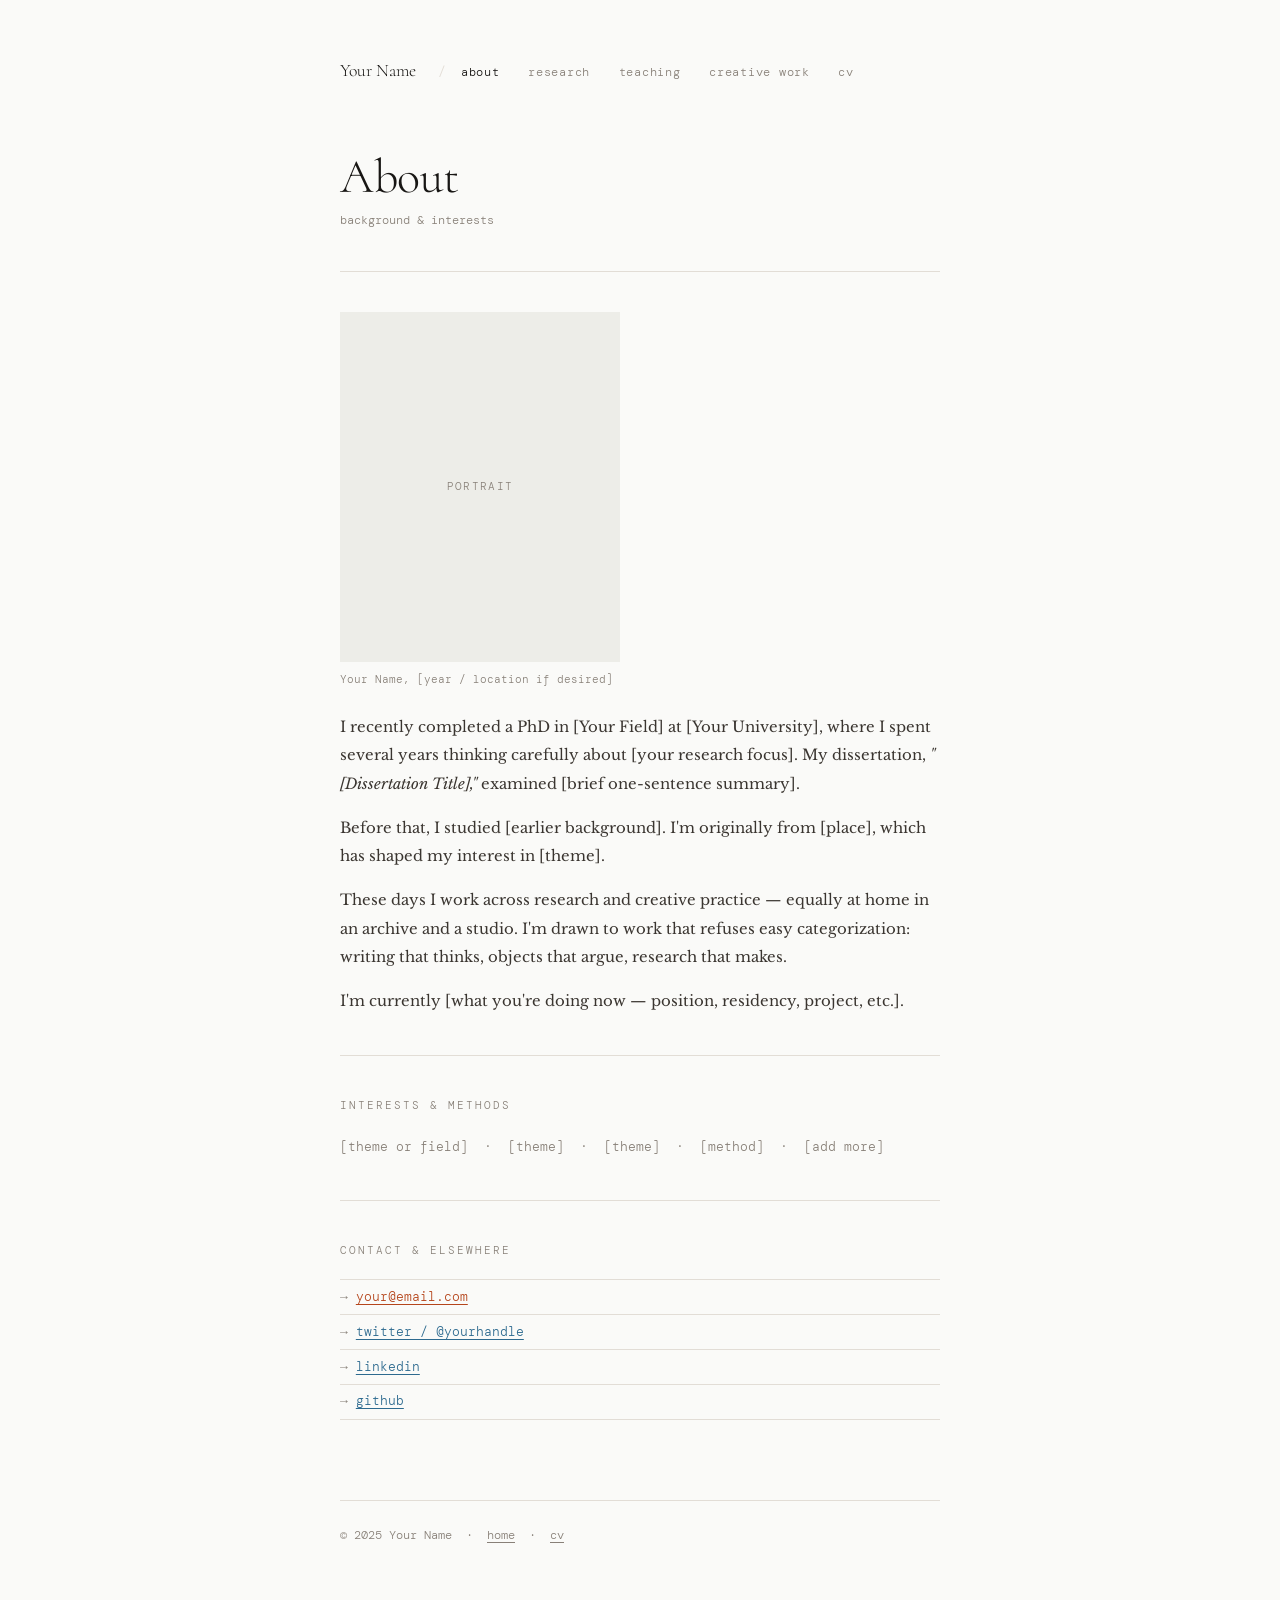
==== about.html @ 731bed11 "Add files via upload" ====
<!DOCTYPE html>
<html lang="en">
<head>
  <meta charset="UTF-8"/>
  <meta name="viewport" content="width=device-width, initial-scale=1.0"/>
  <title>About — Your Name</title>
  <link rel="preconnect" href="https://fonts.googleapis.com">
  <link rel="preconnect" href="https://fonts.gstatic.com" crossorigin>
  <link href="https://fonts.googleapis.com/css2?family=Cormorant:ital,wght@0,300;0,400;1,300;1,400&family=Libre+Baskerville:ital@0;1&family=DM+Mono:ital,wght@0,300;0,400;1,300&display=swap" rel="stylesheet">
  <link rel="stylesheet" href="style.css">
</head>
<body>

  <nav class="site-nav">
    <a href="index.html" class="home">Your Name</a>
    <span class="sep">&nbsp;/</span>
    <ul class="links">
      <li><a href="about.html" class="active">about</a></li>
      <li><a href="research.html">research</a></li>
      <li><a href="teaching.html">teaching</a></li>
      <li><a href="creative.html">creative work</a></li>
      <li><a href="cv.html">cv</a></li>
    </ul>
  </nav>

  <h1 class="page-title">About</h1>
  <p class="page-sub">background &amp; interests</p>

  <hr>

  <!-- PORTRAIT -->
  <div class="img-block" style="aspect-ratio: 4/5; max-width: 280px; margin-bottom: 0.5rem;">
    <!-- Replace with: <img src="images/portrait.jpg" alt="Your Name"> -->
    <span>portrait</span>
  </div>
  <p class="img-caption">Your Name, [year / location if desired]</p>

  <!-- BIO -->
  <div class="prose" style="margin-bottom: 2rem;">
    <p>
      I recently completed a PhD in [Your Field] at [Your University], where I spent several years thinking carefully about [your research focus]. My dissertation, <em>"[Dissertation Title],"</em> examined [brief one-sentence summary].
    </p>
    <p>
      Before that, I studied [earlier background]. I'm originally from [place], which has shaped my interest in [theme].
    </p>
    <p>
      These days I work across research and creative practice — equally at home in an archive and a studio. I'm drawn to work that refuses easy categorization: writing that thinks, objects that argue, research that makes.
    </p>
    <p>
      I'm currently [what you're doing now — position, residency, project, etc.].
    </p>
  </div>

  <hr>

  <section style="margin-bottom: 2rem;">
    <p class="s-label">interests &amp; methods</p>
    <p style="font-size: 13px; color: var(--mid); line-height: 1.9;">
      [theme or field] &nbsp;·&nbsp; [theme] &nbsp;·&nbsp; [theme] &nbsp;·&nbsp; [method] &nbsp;·&nbsp; [add more]
    </p>
  </section>

  <hr>

  <section>
    <p class="s-label">contact &amp; elsewhere</p>
    <ul class="contact-list">
      <li><a href="mailto:your@email.com">your@email.com</a></li>
      <li><a href="https://twitter.com/yourhandle" class="ext" target="_blank">twitter / @yourhandle</a></li>
      <li><a href="https://linkedin.com/in/yourprofile" class="ext" target="_blank">linkedin</a></li>
      <li><a href="https://github.com/yourusername" class="ext" target="_blank">github</a></li>
    </ul>
  </section>

  <footer class="site-footer">
    <p>© 2025 Your Name &nbsp;·&nbsp; <a href="index.html">home</a> &nbsp;·&nbsp; <a href="cv.html">cv</a></p>
  </footer>

</body>
</html>
---- style.css ----
/* ── RESET ── */
*, *::before, *::after { box-sizing: border-box; margin: 0; padding: 0; }

/* ── TOKENS ── */
:root {
  --bg:       #FAFAF8;
  --ink:      #181614;
  --mid:      #888078;
  --rule:     #E2DDD6;
  --accent:   #B5451B;   /* rust — internal links */
  --ext:      #2D6A8F;   /* slate — external links */
  --visited:  #7A3A6E;   /* plum — visited */
  --max:      680px;
}

html { scroll-behavior: smooth; }

body {
  background: var(--bg);
  color: var(--ink);
  font-family: 'DM Mono', monospace;
  font-weight: 300;
  font-size: 14px;
  line-height: 1.75;
  padding: 3.5rem 2.5rem 7rem;
  max-width: var(--max);
  margin: 0 auto;
}

/* ── LINKS ── */
a             { color: var(--accent); text-decoration: underline; text-underline-offset: 3px; }
a:visited     { color: var(--visited); }
a:hover       { text-decoration: none; }
a.ext         { color: var(--ext); }
a.ext:visited { color: var(--visited); }

/* ── SITE NAV ── */
.site-nav {
  display: flex;
  align-items: baseline;
  flex-wrap: wrap;
  gap: 0 0.3rem;
  margin-bottom: 4rem;
  font-size: 13px;
}

.site-nav .home {
  font-family: 'Cormorant', serif;
  font-weight: 300;
  font-size: 1.1rem;
  color: var(--ink);
  text-decoration: none;
  margin-right: 0.6rem;
}
.site-nav .home:hover { text-decoration: underline; }

.site-nav .sep   { color: var(--rule); }
.site-nav .links { display: flex; gap: 0 1.8rem; list-style: none; margin-left: 0.6rem; flex-wrap: wrap; }
.site-nav .links a { color: var(--mid); text-decoration: none; font-size: 12px; letter-spacing: 0.06em; }
.site-nav .links a:hover { color: var(--ink); }
.site-nav .links a.active { color: var(--ink); }

/* ── HR ── */
hr { border: none; border-top: 1px solid var(--rule); margin: 2.5rem 0; }

/* ── SECTION LABEL ── */
.s-label {
  font-size: 11px;
  letter-spacing: 0.18em;
  text-transform: uppercase;
  color: var(--mid);
  margin-bottom: 1.2rem;
}

/* ── PAGE TITLE ── */
.page-title {
  font-family: 'Cormorant', serif;
  font-weight: 300;
  font-size: clamp(2rem, 5vw, 3rem);
  line-height: 1.1;
  letter-spacing: -0.01em;
  margin-bottom: 0.4rem;
}
.page-title em { font-style: italic; }

.page-sub {
  font-size: 12px;
  color: var(--mid);
  margin-bottom: 2.5rem;
}

/* ── PROSE ── */
.prose p {
  font-family: 'Libre Baskerville', serif;
  font-size: 0.93rem;
  line-height: 1.9;
  color: #3A3530;
  margin-bottom: 1rem;
}
.prose p:last-child { margin-bottom: 0; }
.prose em { font-style: italic; }

/* ── ENTRY LIST ── */
.entry-list { list-style: none; }

.entry {
  display: grid;
  grid-template-columns: 3.8rem 1fr;
  gap: 0 1.4rem;
  padding: 0.9rem 0;
  border-bottom: 1px solid var(--rule);
  font-size: 13px;
  align-items: baseline;
}
.entry:first-child { border-top: 1px solid var(--rule); }

.e-year { color: var(--mid); font-size: 12px; padding-top: 0.15rem; }
.e-title {
  font-family: 'Cormorant', serif;
  font-weight: 300;
  font-size: 1.15rem;
  line-height: 1.3;
  letter-spacing: -0.01em;
  margin-bottom: 0.15rem;
}
.e-title em { font-style: italic; }
.e-sub  { font-size: 12px; color: var(--mid); line-height: 1.55; }
.e-tag  { font-size: 11px; color: var(--mid); font-style: italic; }

/* ── IMAGE BLOCK ── */
.img-block {
  width: 100%;
  background: #EDEDE8;
  display: flex;
  align-items: center;
  justify-content: center;
  overflow: hidden;
}
.img-block img   { width: 100%; height: 100%; object-fit: cover; display: block; }
.img-block span  { font-size: 11px; letter-spacing: 0.12em; text-transform: uppercase; color: var(--mid); }

.img-caption {
  font-size: 11px;
  color: var(--mid);
  margin-top: 0.5rem;
  margin-bottom: 1.5rem;
}

/* ── ARROW LINK ── */
.arrow { font-size: 13px; }
.arrow::before { content: '→ '; color: var(--mid); }

/* ── CONTACT LIST ── */
.contact-list { list-style: none; font-size: 13px; }
.contact-list li { padding: 0.35rem 0; border-bottom: 1px solid var(--rule); }
.contact-list li:first-child { border-top: 1px solid var(--rule); }
.contact-list li::before { content: '→ '; color: var(--mid); }

/* ── FOOTER ── */
.site-footer {
  margin-top: 5rem;
  font-size: 12px;
  color: var(--mid);
  border-top: 1px solid var(--rule);
  padding-top: 1.5rem;
}
.site-footer a { color: var(--mid); }

/* ── RESPONSIVE ── */
@media (max-width: 600px) {
  body { padding: 2rem 1.4rem 5rem; }
  .site-nav { margin-bottom: 2.5rem; }
}
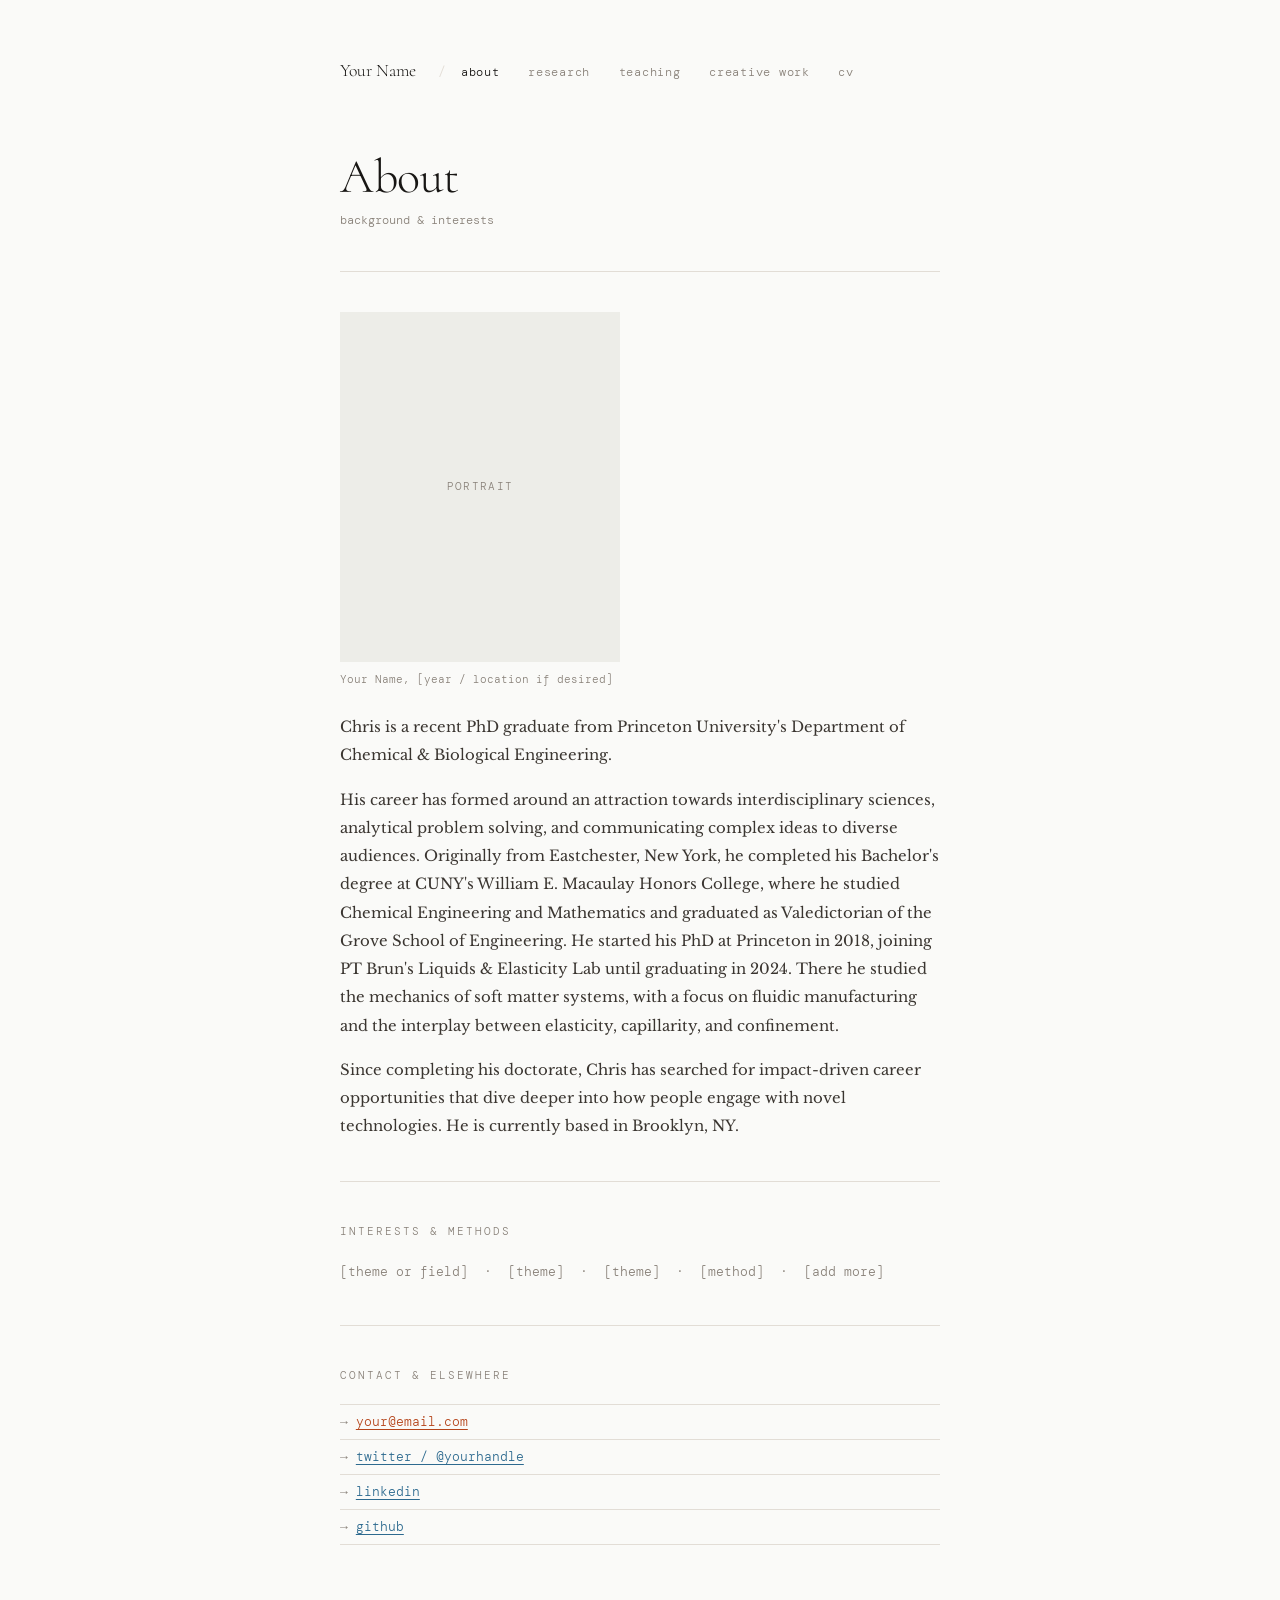
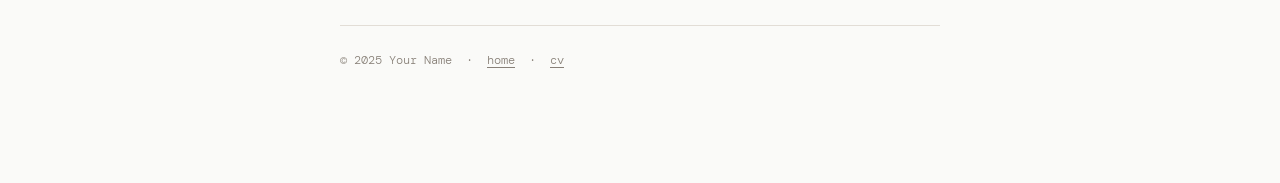
==== commit c55698bd: "Update about.html" ====
--- a/about.html
+++ b/about.html
@@ -38,16 +38,13 @@
   <!-- BIO -->
   <div class="prose" style="margin-bottom: 2rem;">
     <p>
-      I recently completed a PhD in [Your Field] at [Your University], where I spent several years thinking carefully about [your research focus]. My dissertation, <em>"[Dissertation Title],"</em> examined [brief one-sentence summary].
+      Chris is a recent PhD graduate from Princeton University's Department of Chemical & Biological Engineering. 
     </p>
     <p>
-      Before that, I studied [earlier background]. I'm originally from [place], which has shaped my interest in [theme].
+      His career has formed around an attraction towards interdisciplinary sciences, analytical problem solving, and communicating complex ideas to diverse audiences. Originally from Eastchester, New York, he completed his Bachelor's degree at CUNY's William E. Macaulay Honors College, where he studied Chemical Engineering and Mathematics and graduated as Valedictorian of the Grove School of Engineering. He started his PhD at Princeton in 2018, joining PT Brun's Liquids & Elasticity Lab until graduating in 2024. There he studied the mechanics of soft matter systems, with a focus on fluidic manufacturing and the interplay between elasticity, capillarity, and confinement.
     </p>
     <p>
-      These days I work across research and creative practice — equally at home in an archive and a studio. I'm drawn to work that refuses easy categorization: writing that thinks, objects that argue, research that makes.
-    </p>
-    <p>
-      I'm currently [what you're doing now — position, residency, project, etc.].
+      Since completing his doctorate, Chris has searched for impact-driven career opportunities that dive deeper into how people engage with novel technologies. He is currently based in Brooklyn, NY.
     </p>
   </div>
 
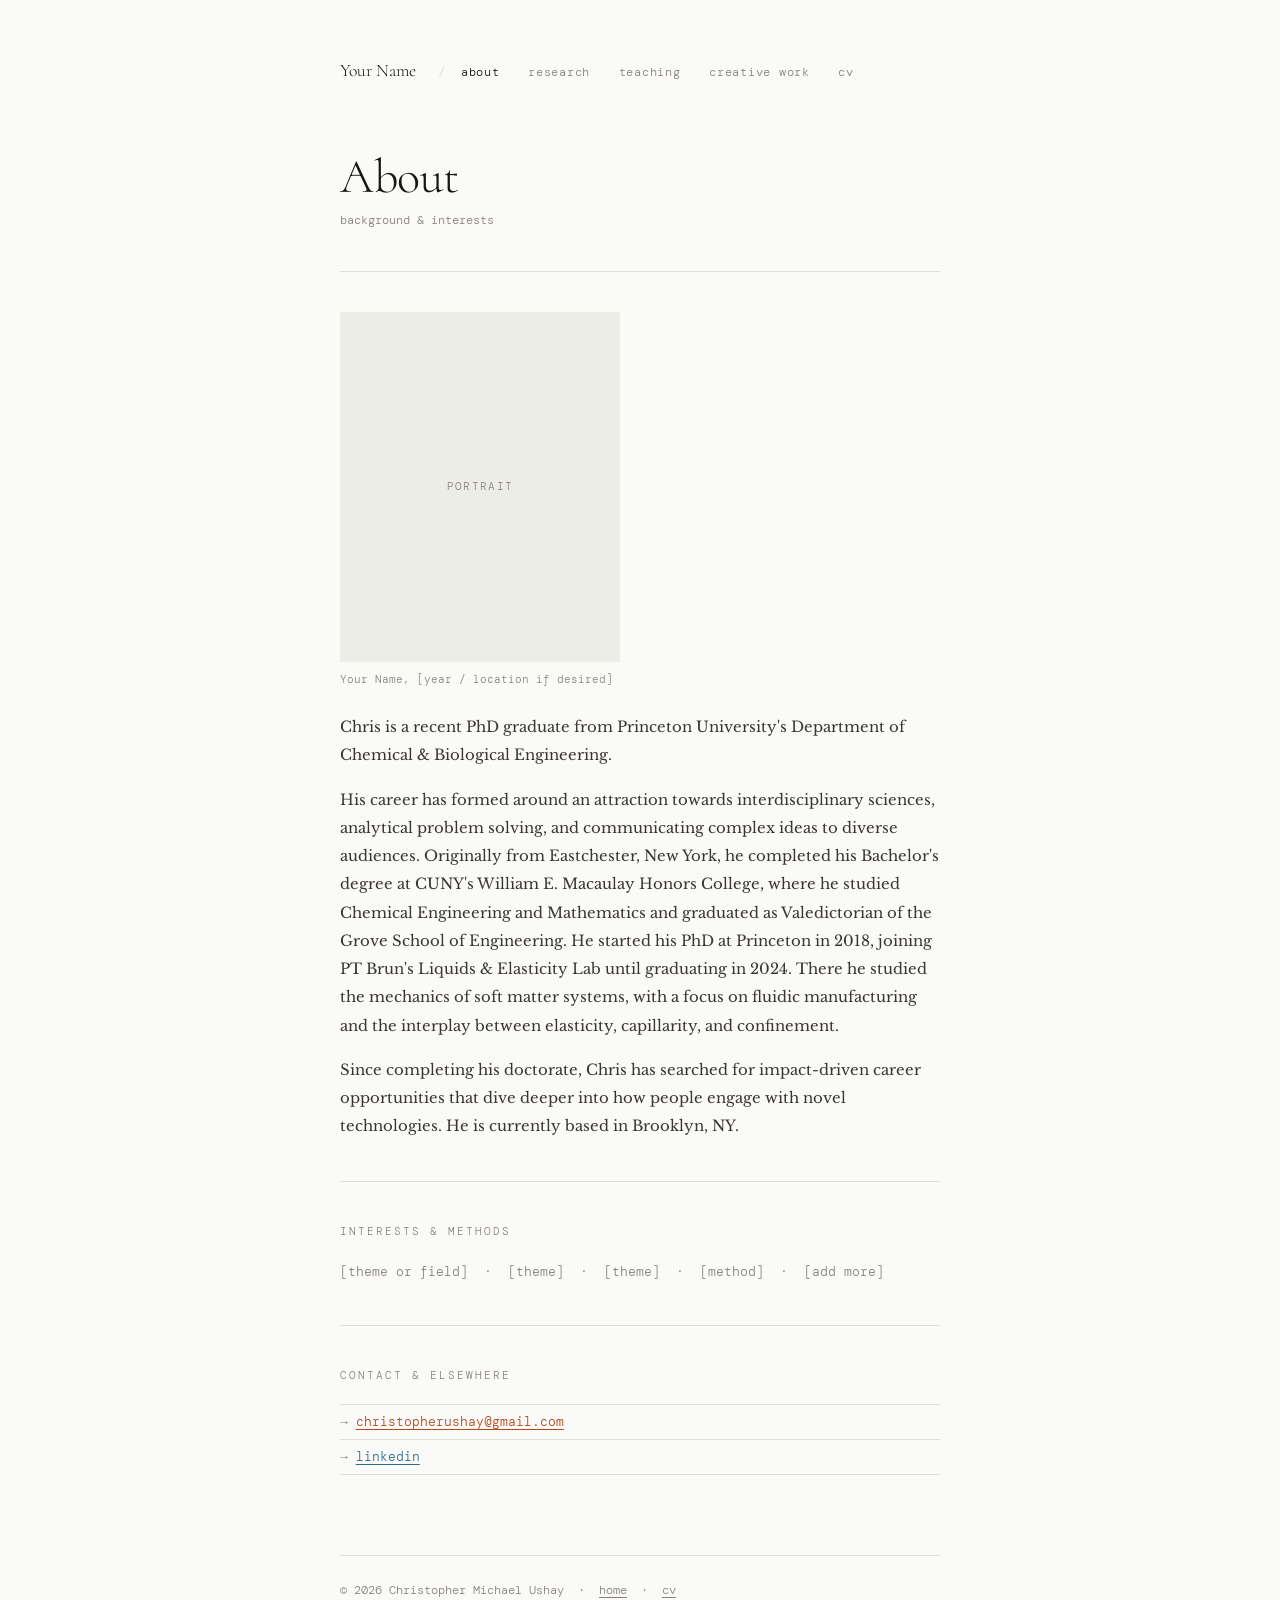
==== commit 48e8e578: "Update about.html" ====
--- a/about.html
+++ b/about.html
@@ -62,15 +62,13 @@
   <section>
     <p class="s-label">contact &amp; elsewhere</p>
     <ul class="contact-list">
-      <li><a href="mailto:your@email.com">your@email.com</a></li>
-      <li><a href="https://twitter.com/yourhandle" class="ext" target="_blank">twitter / @yourhandle</a></li>
-      <li><a href="https://linkedin.com/in/yourprofile" class="ext" target="_blank">linkedin</a></li>
-      <li><a href="https://github.com/yourusername" class="ext" target="_blank">github</a></li>
+      <li><a href="mailto:christopherushay@gmail.com">christopherushay@gmail.com</a></li>
+      <li><a href="https://linkedin.com/in/christopherushay" class="ext" target="_blank">linkedin</a></li>
     </ul>
   </section>
 
   <footer class="site-footer">
-    <p>© 2025 Your Name &nbsp;·&nbsp; <a href="index.html">home</a> &nbsp;·&nbsp; <a href="cv.html">cv</a></p>
+    <p>© 2026 Christopher Michael Ushay &nbsp;·&nbsp; <a href="index.html">home</a> &nbsp;·&nbsp; <a href="cv.html">cv</a></p>
   </footer>
 
 </body>
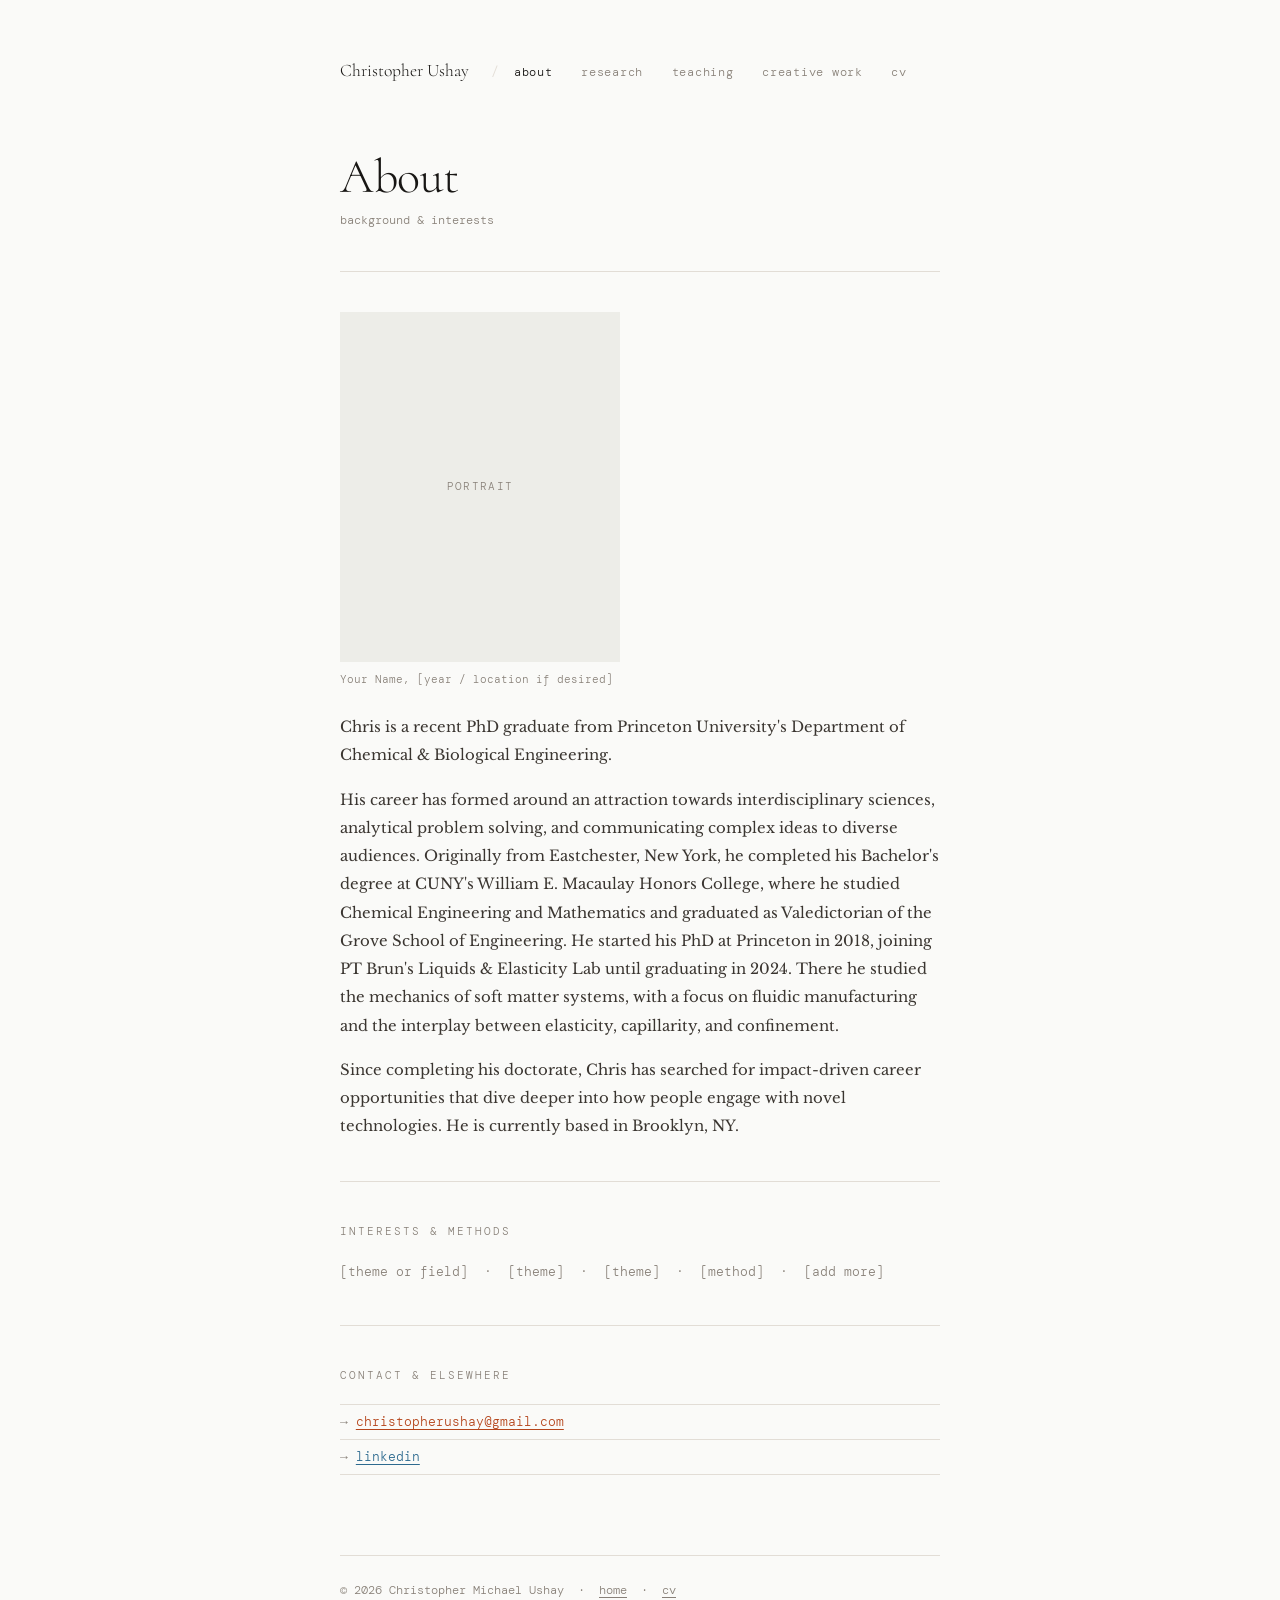
==== commit da3a0ec4: "Update about.html" ====
--- a/about.html
+++ b/about.html
@@ -12,7 +12,7 @@
 <body>
 
   <nav class="site-nav">
-    <a href="index.html" class="home">Your Name</a>
+    <a href="index.html" class="home">Christopher Ushay</a>
     <span class="sep">&nbsp;/</span>
     <ul class="links">
       <li><a href="about.html" class="active">about</a></li>
@@ -30,7 +30,7 @@
 
   <!-- PORTRAIT -->
   <div class="img-block" style="aspect-ratio: 4/5; max-width: 280px; margin-bottom: 0.5rem;">
-    <!-- Replace with: <img src="images/portrait.jpg" alt="Your Name"> -->
+    <!-- Replace with: <img src="images/portrait.jpg" alt="Headshot"> -->
     <span>portrait</span>
   </div>
   <p class="img-caption">Your Name, [year / location if desired]</p>
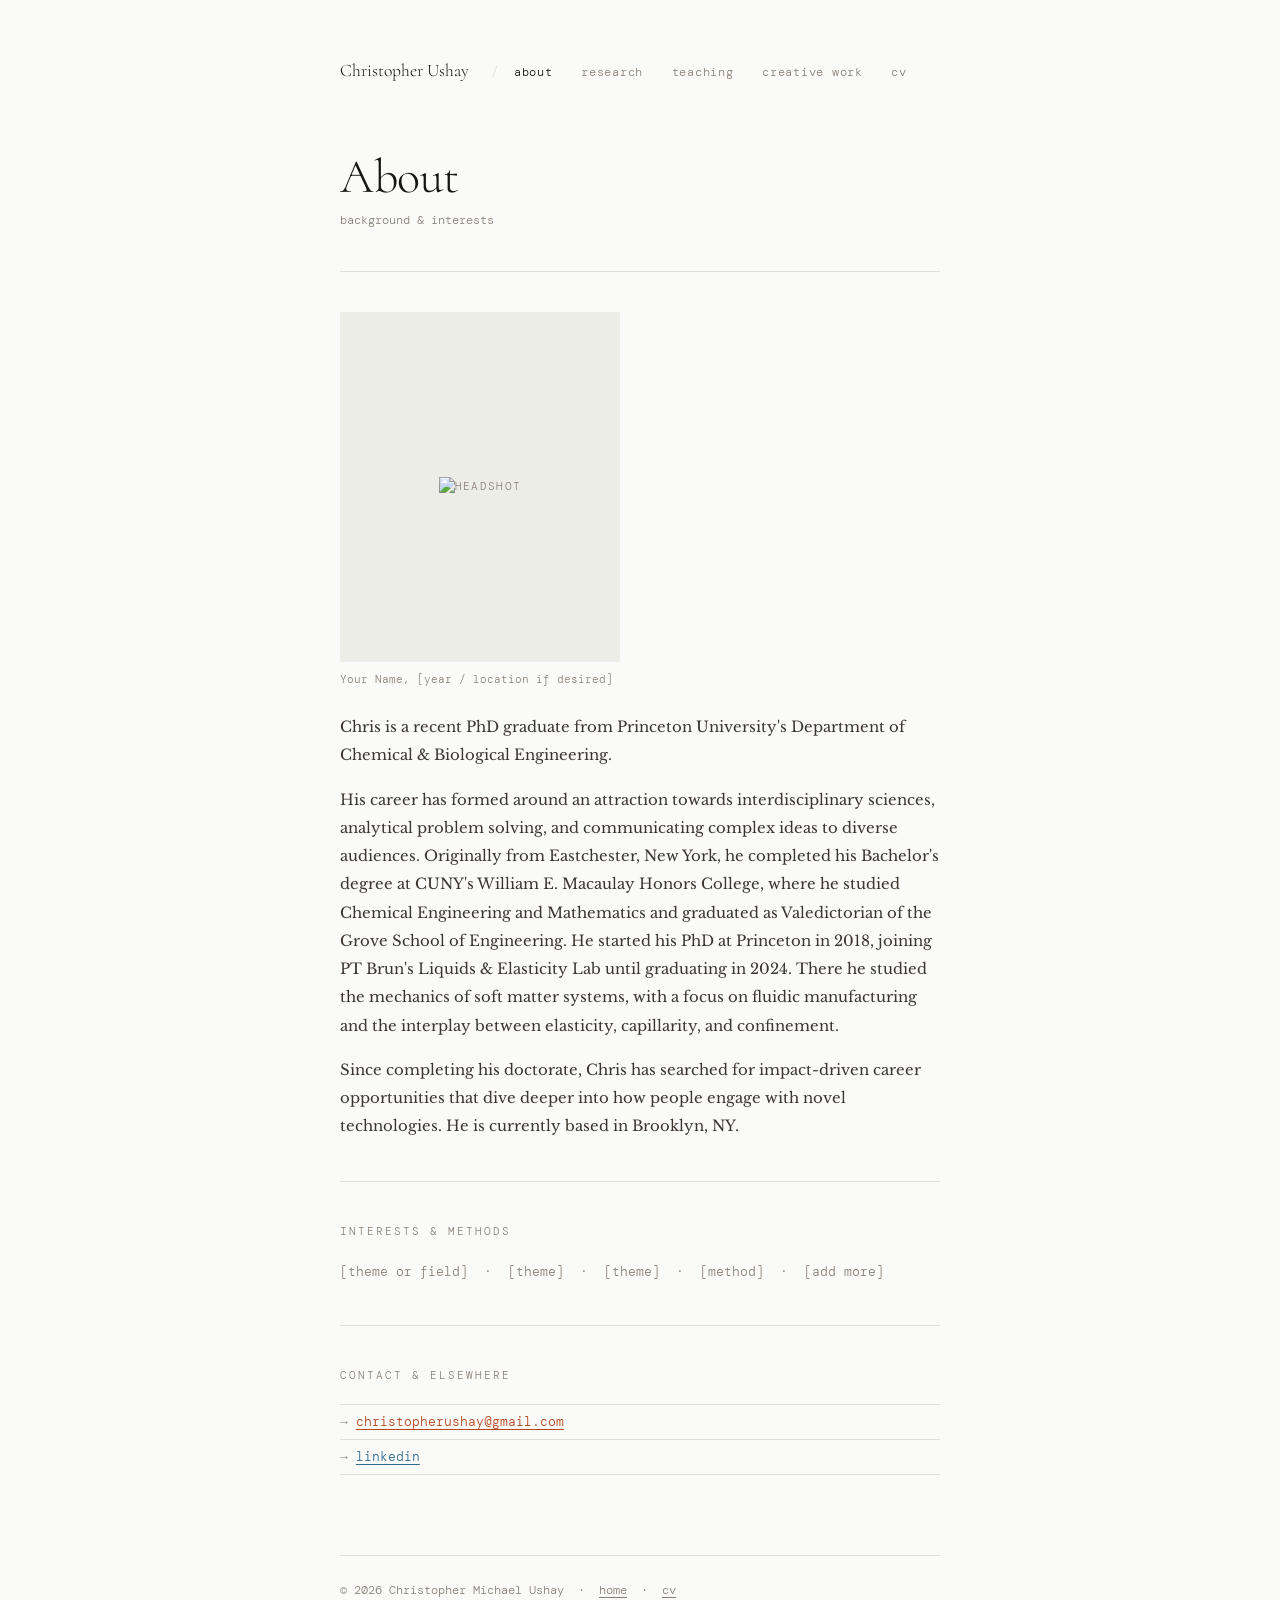
==== commit 4c97db15: "Update about.html" ====
--- a/about.html
+++ b/about.html
@@ -30,8 +30,8 @@
 
   <!-- PORTRAIT -->
   <div class="img-block" style="aspect-ratio: 4/5; max-width: 280px; margin-bottom: 0.5rem;">
-    <!-- Replace with: <img src="images/portrait.jpg" alt="Headshot"> -->
-    <span>portrait</span>
+    <!-- Replace with: <img src="images/portrait.jpeg" alt="Headshot"> -->
+    <span><img src="images/portrait.jpeg" alt="Headshot"></span>
   </div>
   <p class="img-caption">Your Name, [year / location if desired]</p>
 
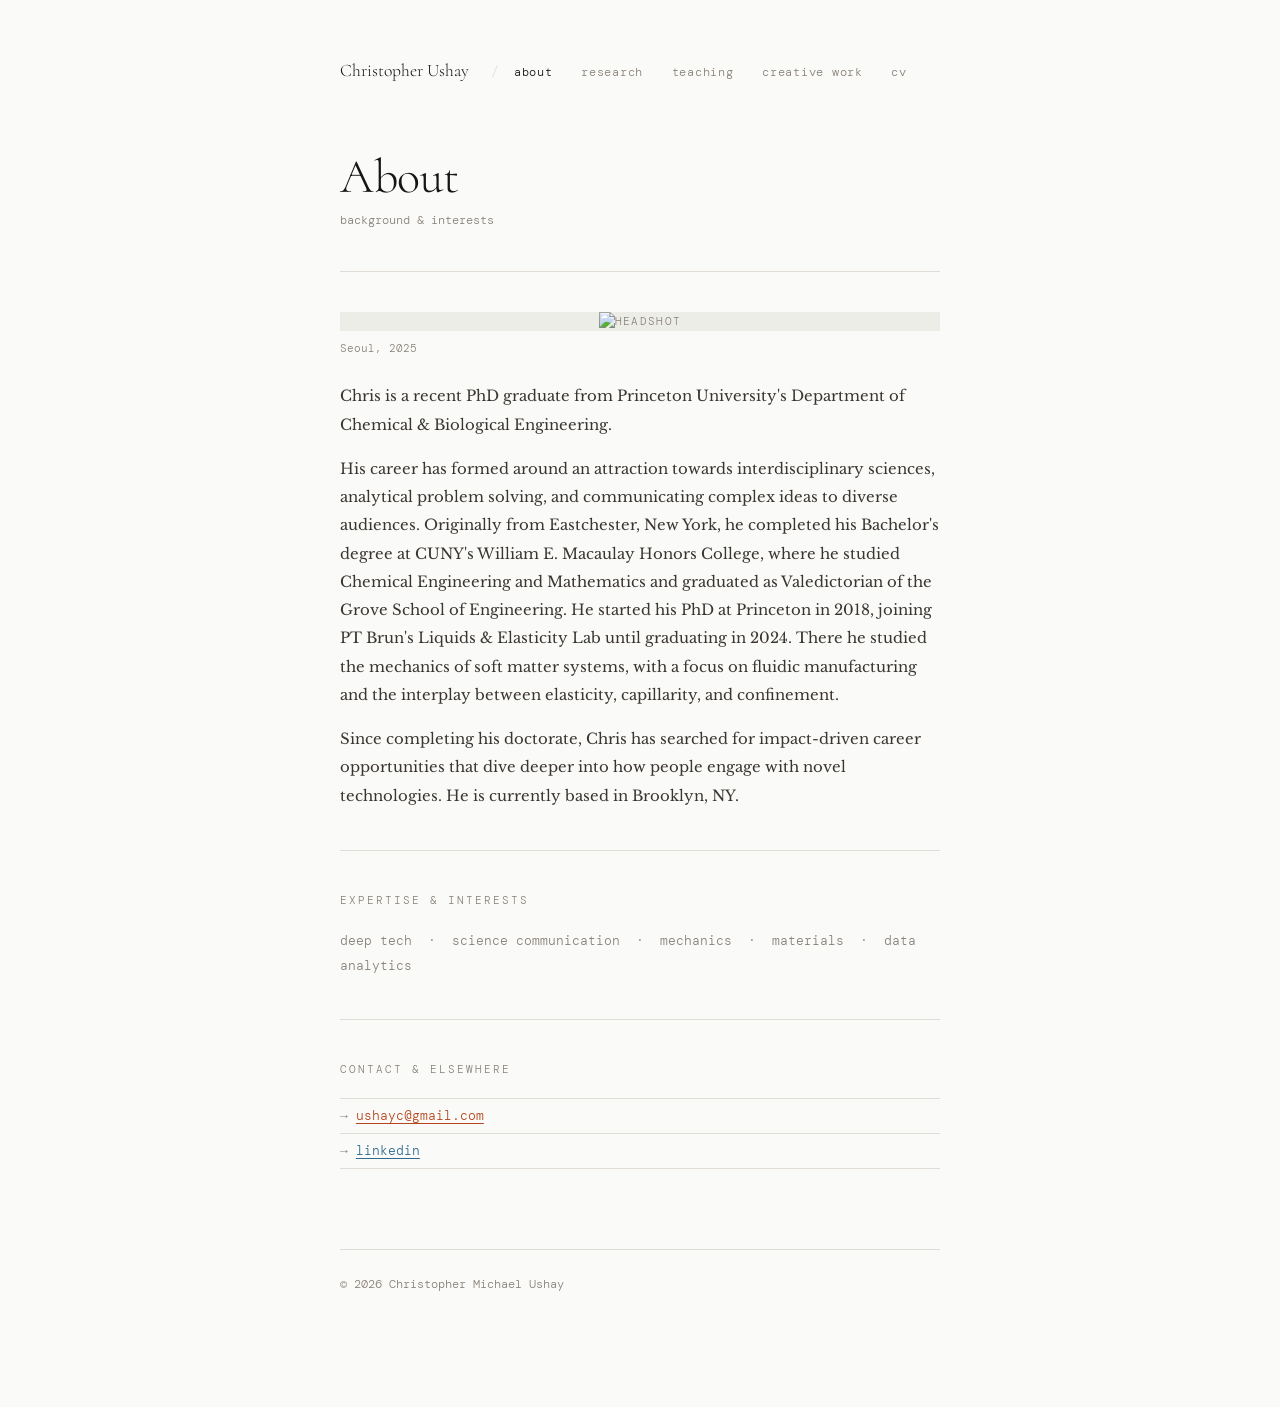
==== commit 2214591f: "Update interests label and content in about.html" ====
--- a/about.html
+++ b/about.html
@@ -3,7 +3,7 @@
 <head>
   <meta charset="UTF-8"/>
   <meta name="viewport" content="width=device-width, initial-scale=1.0"/>
-  <title>About — Your Name</title>
+  <title>About — Christopher Ushay</title>
   <link rel="preconnect" href="https://fonts.googleapis.com">
   <link rel="preconnect" href="https://fonts.gstatic.com" crossorigin>
   <link href="https://fonts.googleapis.com/css2?family=Cormorant:ital,wght@0,300;0,400;1,300;1,400&family=Libre+Baskerville:ital@0;1&family=DM+Mono:ital,wght@0,300;0,400;1,300&display=swap" rel="stylesheet">
@@ -29,11 +29,12 @@
   <hr>
 
   <!-- PORTRAIT -->
-  <div class="img-block" style="aspect-ratio: 4/5; max-width: 280px; margin-bottom: 0.5rem;">
+  <!-- <div class="img-block" style="aspect-ratio: 4/5; max-width: 280px; margin-bottom: 0.5rem;"> -->
+  <div class="img-block" style="margin-bottom: 0.5rem;">
     <!-- Replace with: <img src="images/portrait.jpeg" alt="Headshot"> -->
     <span><img src="images/portrait.jpeg" alt="Headshot"></span>
   </div>
-  <p class="img-caption">Your Name, [year / location if desired]</p>
+  <p class="img-caption">Seoul, 2025</p>
 
   <!-- BIO -->
   <div class="prose" style="margin-bottom: 2rem;">
@@ -51,9 +52,9 @@
   <hr>
 
   <section style="margin-bottom: 2rem;">
-    <p class="s-label">interests &amp; methods</p>
+    <p class="s-label">expertise & interests</p>
     <p style="font-size: 13px; color: var(--mid); line-height: 1.9;">
-      [theme or field] &nbsp;·&nbsp; [theme] &nbsp;·&nbsp; [theme] &nbsp;·&nbsp; [method] &nbsp;·&nbsp; [add more]
+      deep tech &nbsp;·&nbsp; science communication &nbsp;·&nbsp; mechanics &nbsp;·&nbsp; materials &nbsp;·&nbsp; data analytics
     </p>
   </section>
 
@@ -62,13 +63,13 @@
   <section>
     <p class="s-label">contact &amp; elsewhere</p>
     <ul class="contact-list">
-      <li><a href="mailto:christopherushay@gmail.com">christopherushay@gmail.com</a></li>
+      <li><a href="mailto:ushayc@gmail.com">ushayc@gmail.com</a></li>
       <li><a href="https://linkedin.com/in/christopherushay" class="ext" target="_blank">linkedin</a></li>
     </ul>
   </section>
 
   <footer class="site-footer">
-    <p>© 2026 Christopher Michael Ushay &nbsp;·&nbsp; <a href="index.html">home</a> &nbsp;·&nbsp; <a href="cv.html">cv</a></p>
+    <p>© 2026 Christopher Michael Ushay</p>
   </footer>
 
 </body>
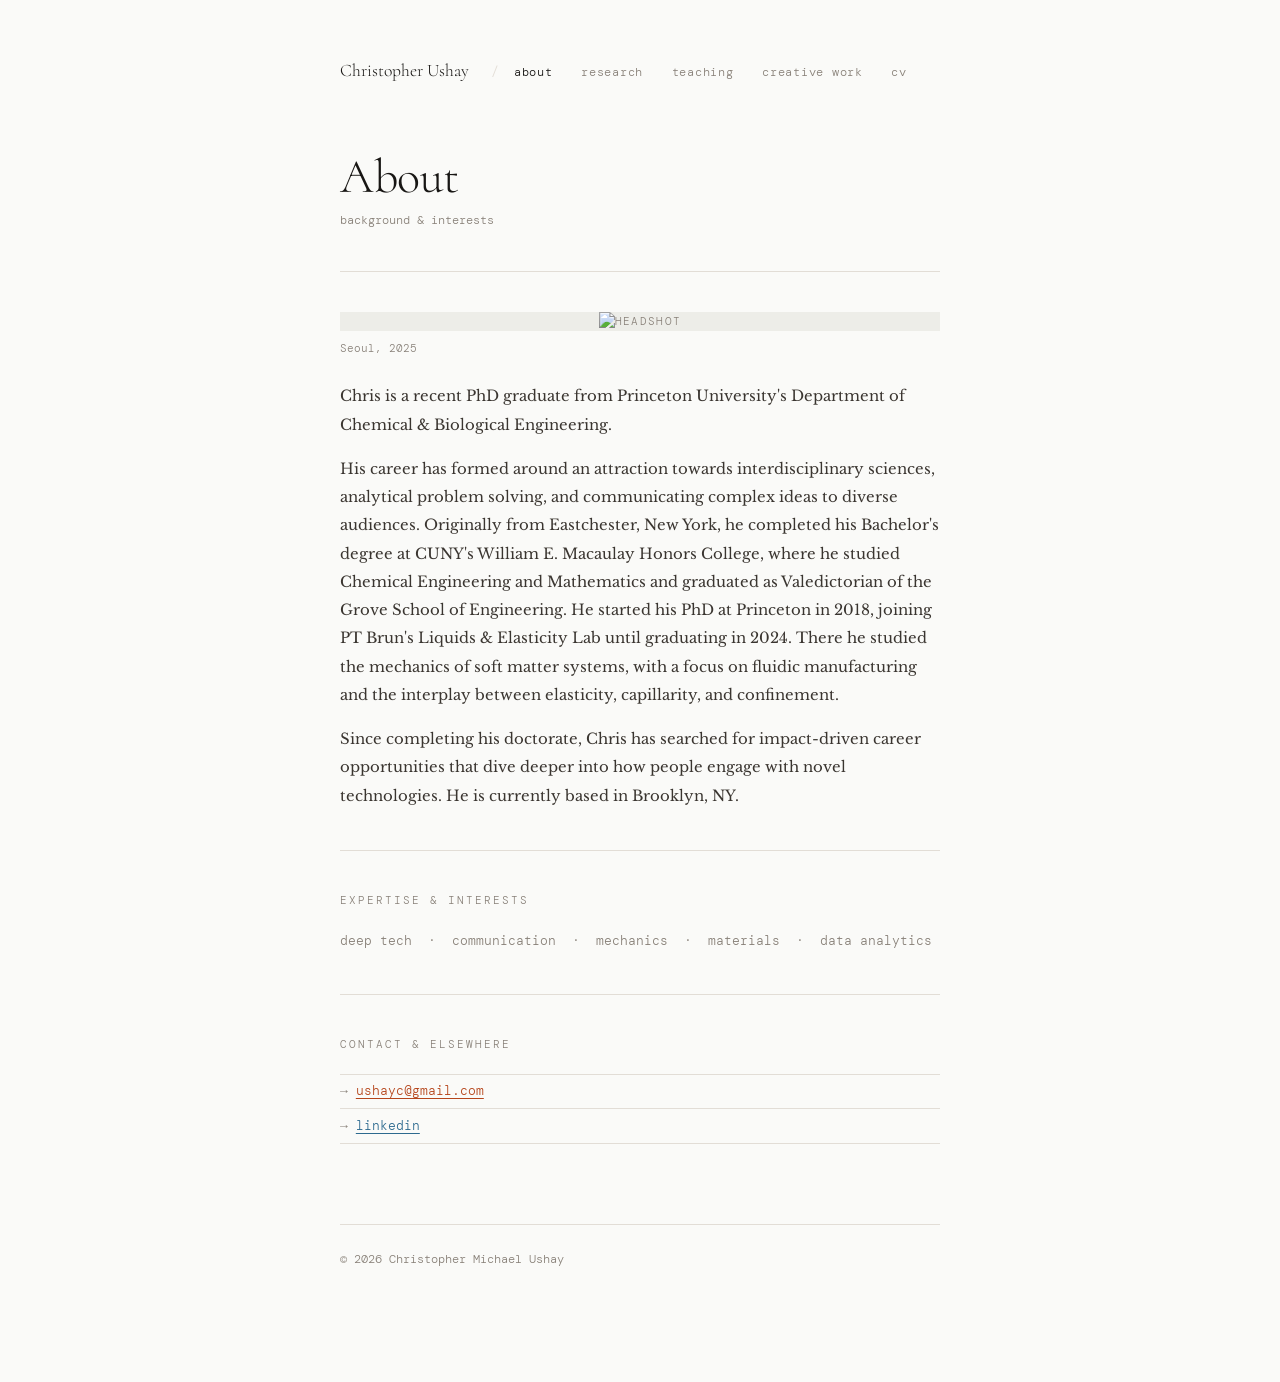
==== commit 0e92b1ca: "Update expertise interests from 'science' to ''" ====
--- a/about.html
+++ b/about.html
@@ -54,7 +54,7 @@
   <section style="margin-bottom: 2rem;">
     <p class="s-label">expertise & interests</p>
     <p style="font-size: 13px; color: var(--mid); line-height: 1.9;">
-      deep tech &nbsp;·&nbsp; science communication &nbsp;·&nbsp; mechanics &nbsp;·&nbsp; materials &nbsp;·&nbsp; data analytics
+      deep tech &nbsp;·&nbsp; communication &nbsp;·&nbsp; mechanics &nbsp;·&nbsp; materials &nbsp;·&nbsp; data analytics
     </p>
   </section>
 
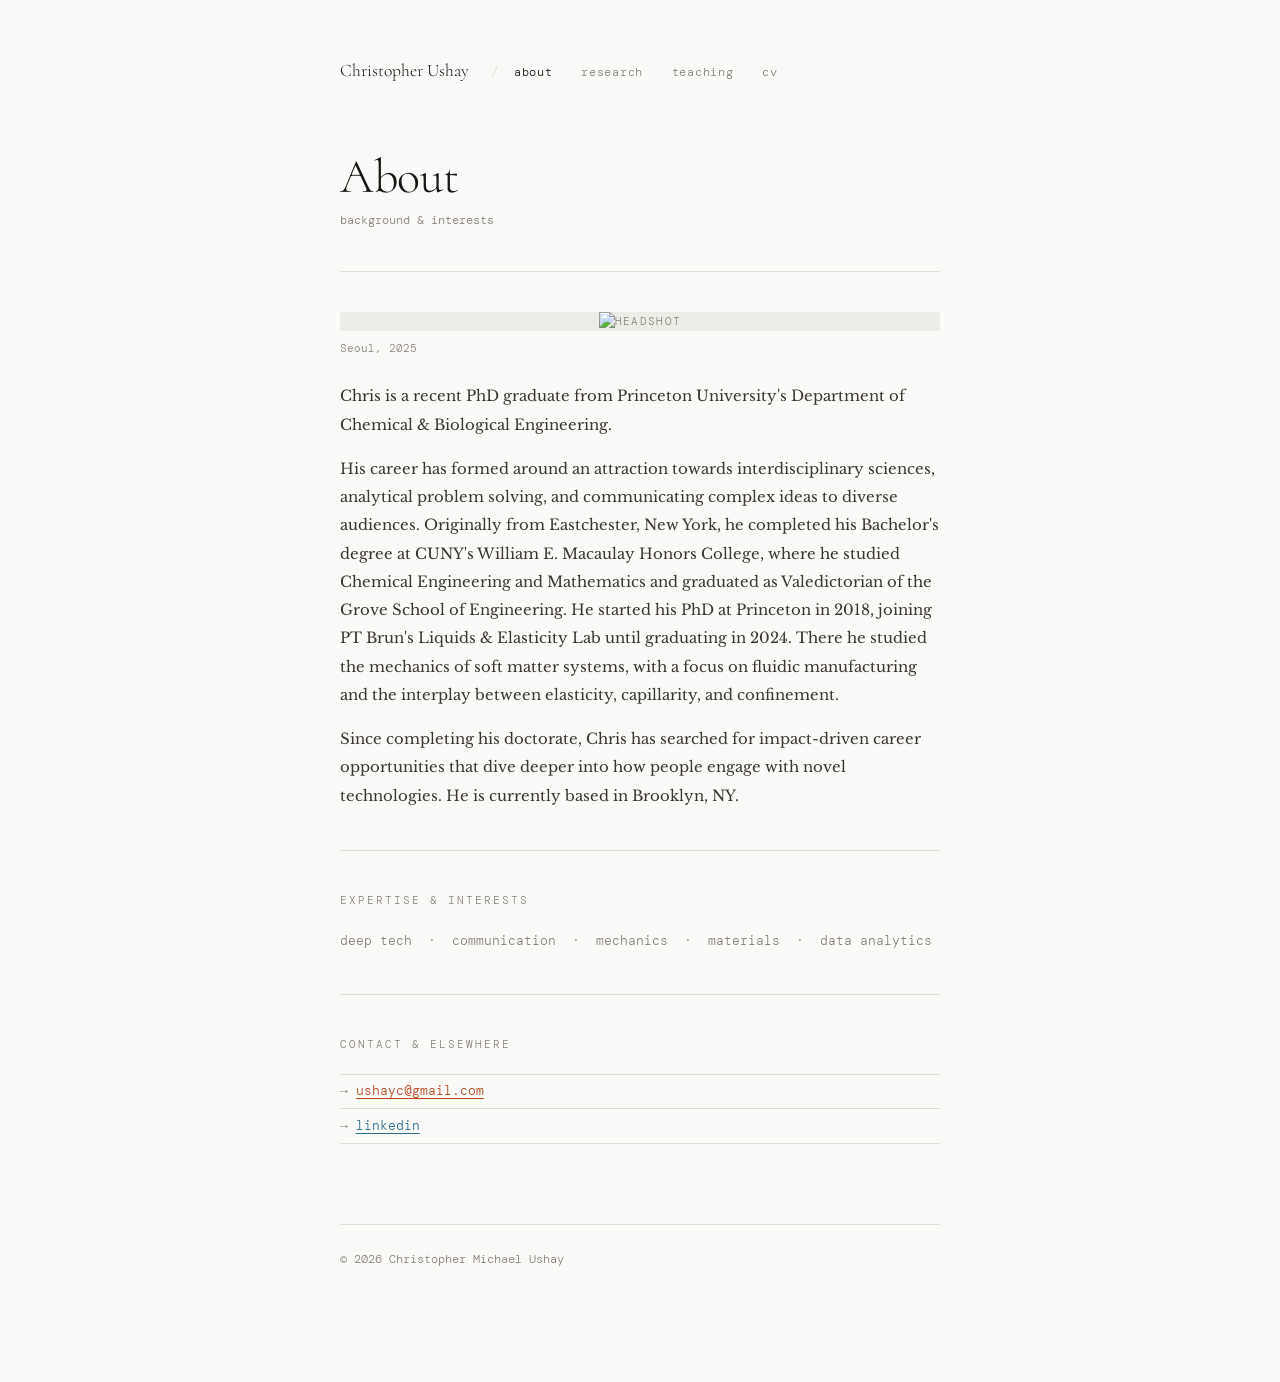
==== commit 15bfd1b1: "Comment out link to creative work in about.html" ====
--- a/about.html
+++ b/about.html
@@ -18,7 +18,7 @@
       <li><a href="about.html" class="active">about</a></li>
       <li><a href="research.html">research</a></li>
       <li><a href="teaching.html">teaching</a></li>
-      <li><a href="creative.html">creative work</a></li>
+      <!-- <li><a href="creative.html">creative work</a></li> -->
       <li><a href="cv.html">cv</a></li>
     </ul>
   </nav>
